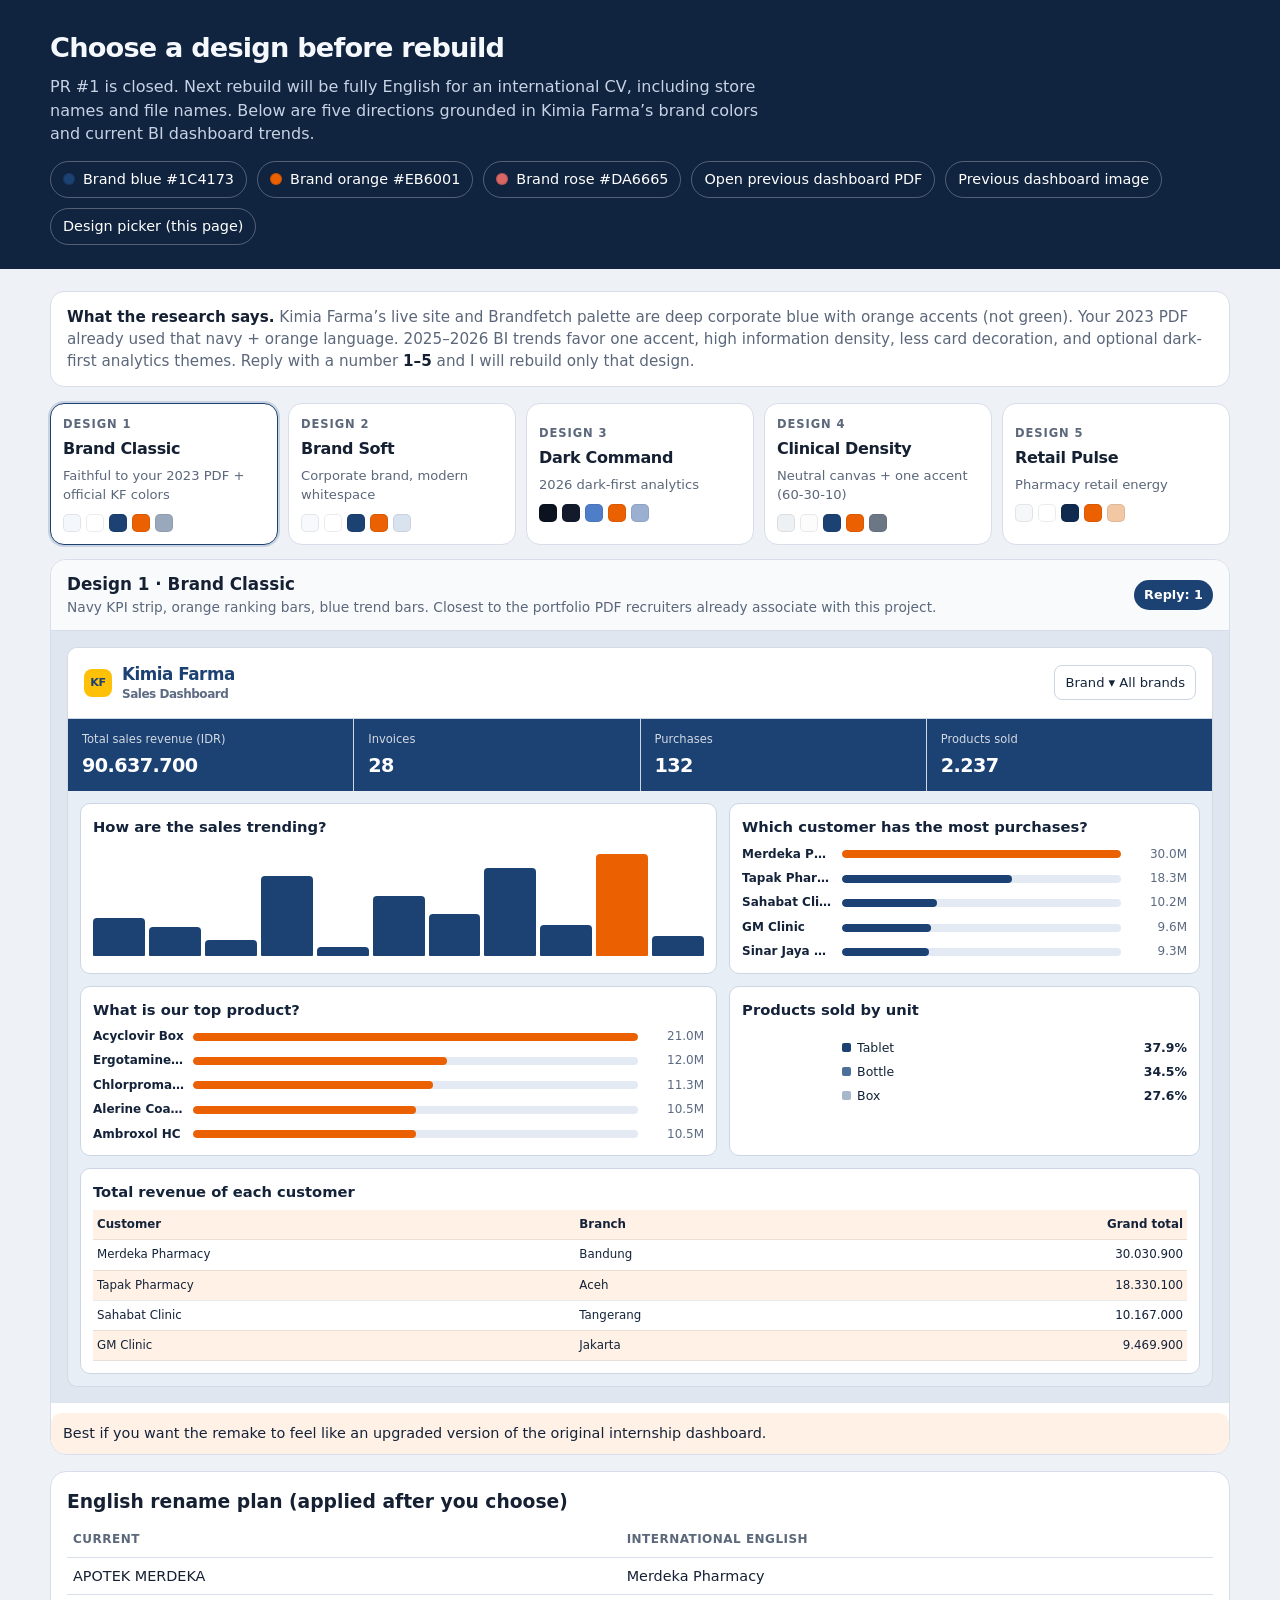
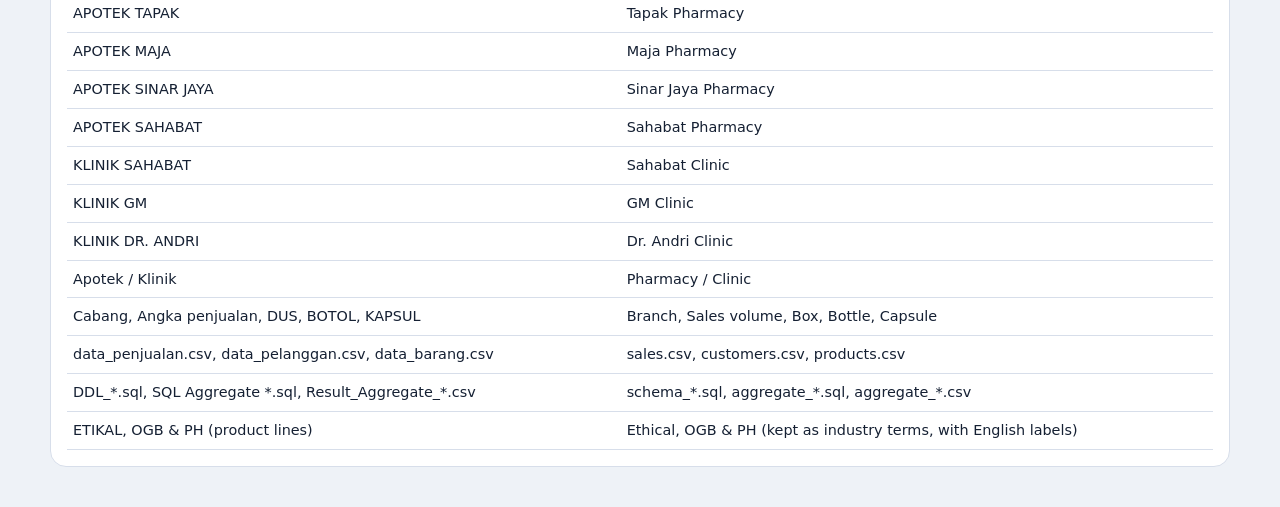
==== designs/index.html @ 723110e2 "Add English design picker before the dashboard rebuild Closes the previous direction while the visua" ====
<!DOCTYPE html>
<html lang="en">
<head>
  <meta charset="utf-8">
  <meta name="viewport" content="width=device-width, initial-scale=1">
  <title>Pick a dashboard design · Kimia Farma</title>
  <style>
    :root {
      --ink: #152033;
      --muted: #5b677a;
      --line: #d7deea;
      --page: #eef2f7;
      --card: #ffffff;
      --sans: "Segoe UI", Inter, system-ui, sans-serif;
    }
    * { box-sizing: border-box; }
    body {
      margin: 0;
      font-family: var(--sans);
      color: var(--ink);
      background: var(--page);
      line-height: 1.45;
    }
    a { color: inherit; }
    .wrap { width: min(1180px, calc(100% - 32px)); margin: 0 auto; }
    header {
      background: #10233f;
      color: #f5f8fc;
      padding: 28px 0 24px;
    }
    header h1 {
      margin: 0;
      font-size: 1.7rem;
      letter-spacing: -0.03em;
    }
    header p { margin: 8px 0 0; max-width: 70ch; color: #c7d3e4; }
    .refs {
      display: flex;
      flex-wrap: wrap;
      gap: 10px;
      margin-top: 16px;
    }
    .refs a, .refs span {
      display: inline-flex;
      align-items: center;
      gap: 8px;
      border: 1px solid rgba(255,255,255,.28);
      border-radius: 999px;
      padding: 7px 12px;
      text-decoration: none;
      font-size: .9rem;
      color: #fff;
    }
    .swatch {
      width: 12px; height: 12px; border-radius: 999px;
      box-shadow: inset 0 0 0 1px rgba(0,0,0,.15);
    }
    main { padding: 22px 0 40px; }
    .note {
      background: var(--card);
      border: 1px solid var(--line);
      border-radius: 14px;
      padding: 14px 16px;
      margin-bottom: 16px;
      color: var(--muted);
      font-size: .95rem;
    }
    .note strong { color: var(--ink); }
    .picker {
      display: grid;
      grid-template-columns: repeat(5, minmax(0, 1fr));
      gap: 10px;
      margin-bottom: 14px;
    }
    .pick {
      text-align: left;
      border: 1px solid var(--line);
      background: var(--card);
      border-radius: 14px;
      padding: 12px;
      cursor: pointer;
      font: inherit;
      color: inherit;
      min-height: 100%;
    }
    .pick:hover { border-color: #9eb0cb; }
    .pick[aria-pressed="true"] {
      border-color: #1c4173;
      box-shadow: 0 0 0 2px rgba(28,65,115,.18);
    }
    .pick .num {
      font-size: .72rem;
      font-weight: 700;
      letter-spacing: .08em;
      text-transform: uppercase;
      color: var(--muted);
    }
    .pick h2 {
      margin: 4px 0 6px;
      font-size: 1rem;
      letter-spacing: -0.02em;
    }
    .pick p { margin: 0; font-size: .82rem; color: var(--muted); }
    .chips { display: flex; gap: 5px; margin-top: 10px; }
    .chip {
      width: 18px; height: 18px; border-radius: 5px;
      box-shadow: inset 0 0 0 1px rgba(0,0,0,.08);
    }
    .stage {
      background: var(--card);
      border: 1px solid var(--line);
      border-radius: 16px;
      overflow: hidden;
    }
    .stage-bar {
      display: flex;
      justify-content: space-between;
      gap: 12px;
      align-items: center;
      padding: 12px 16px;
      border-bottom: 1px solid var(--line);
      background: #f8fafc;
    }
    .stage-bar h3 { margin: 0; font-size: 1.05rem; }
    .stage-bar p { margin: 2px 0 0; color: var(--muted); font-size: .86rem; }
    .badge {
      border-radius: 999px;
      background: #1c4173;
      color: #fff;
      font-size: .8rem;
      font-weight: 700;
      padding: 6px 10px;
      white-space: nowrap;
    }
    .preview-shell { padding: 16px; background: #dfe6f0; }
    .mock {
      border-radius: 10px;
      overflow: hidden;
      border: 1px solid rgba(0,0,0,.08);
      min-height: 620px;
    }
    .mock-top {
      display: flex;
      justify-content: space-between;
      align-items: center;
      gap: 12px;
      padding: 14px 16px;
    }
    .brand-mark {
      display: flex;
      align-items: center;
      gap: 10px;
      font-weight: 800;
      letter-spacing: -0.03em;
    }
    .logo-dot {
      width: 28px; height: 28px; border-radius: 8px;
      display: grid; place-items: center;
      font-size: .7rem; font-weight: 800;
    }
    .filter-pill {
      border-radius: 8px;
      padding: 7px 10px;
      font-size: .82rem;
      border: 1px solid transparent;
    }
    .kpis {
      display: grid;
      grid-template-columns: repeat(4, 1fr);
      gap: 1px;
      padding: 0;
    }
    .kpi { padding: 12px 14px; }
    .kpi .label { font-size: .72rem; opacity: .8; }
    .kpi .value { font-size: 1.2rem; font-weight: 800; letter-spacing: -0.03em; margin-top: 4px; }
    .grid {
      display: grid;
      grid-template-columns: 1.15fr 0.85fr;
      gap: 12px;
      padding: 12px;
    }
    .panel {
      border-radius: 10px;
      padding: 12px;
      min-height: 150px;
    }
    .panel h4 { margin: 0 0 8px; font-size: .92rem; }
    .bars-v {
      display: grid;
      grid-auto-flow: column;
      grid-auto-columns: 1fr;
      align-items: end;
      gap: 4px;
      height: 110px;
    }
    .bars-v span {
      display: block;
      border-radius: 4px 4px 1px 1px;
      min-height: 4px;
    }
    .bars-h { display: grid; gap: 7px; }
    .row {
      display: grid;
      grid-template-columns: 92px 1fr 58px;
      gap: 8px;
      align-items: center;
      font-size: .75rem;
    }
    .row b { font-weight: 650; overflow: hidden; text-overflow: ellipsis; white-space: nowrap; }
    .track { height: 8px; border-radius: 99px; overflow: hidden; }
    .track i { display: block; height: 100%; border-radius: 99px; }
    .donut-row {
      display: grid;
      grid-template-columns: 88px 1fr;
      gap: 12px;
      align-items: center;
    }
    .donut {
      width: 88px; height: 88px; border-radius: 50%;
      background:
        conic-gradient(var(--c1) 0 37.9%, var(--c2) 37.9% 72.4%, var(--c3) 72.4% 100%);
      mask: radial-gradient(circle at center, transparent 52%, #000 53%);
      -webkit-mask: radial-gradient(circle at center, transparent 52%, #000 53%);
    }
    .legend { display: grid; gap: 6px; font-size: .78rem; }
    .legend div { display: flex; justify-content: space-between; gap: 8px; }
    .dot { width: 9px; height: 9px; border-radius: 2px; display: inline-block; margin-right: 6px; }
    .table {
      width: 100%;
      border-collapse: collapse;
      font-size: .74rem;
    }
    .table th, .table td {
      padding: 6px 4px;
      border-bottom: 1px solid rgba(0,0,0,.08);
      text-align: left;
    }
    .table .num { text-align: right; font-variant-numeric: tabular-nums; }
    .map {
      margin-top: 16px;
      background: var(--card);
      border: 1px solid var(--line);
      border-radius: 16px;
      padding: 16px;
    }
    .map h3 { margin: 0 0 8px; }
    .map table { width: 100%; border-collapse: collapse; font-size: .9rem; }
    .map th, .map td {
      text-align: left;
      padding: 8px 6px;
      border-bottom: 1px solid var(--line);
      vertical-align: top;
    }
    .map th { color: var(--muted); font-size: .75rem; text-transform: uppercase; letter-spacing: .04em; }
    .verdict {
      margin-top: 10px;
      padding: 10px 12px;
      border-radius: 10px;
      font-size: .9rem;
    }
    @media (max-width: 980px) {
      .picker { grid-template-columns: 1fr 1fr; }
      .kpis, .grid { grid-template-columns: 1fr 1fr; }
    }
    @media (max-width: 640px) {
      .picker { grid-template-columns: 1fr; }
      .kpis, .grid { grid-template-columns: 1fr; }
      .stage-bar { flex-direction: column; align-items: flex-start; }
    }
  </style>
</head>
<body>
  <header>
    <div class="wrap">
      <h1>Choose a design before rebuild</h1>
      <p>
        PR #1 is closed. Next rebuild will be fully English for an international CV,
        including store names and file names. Below are five directions grounded in
        Kimia Farma’s brand colors and current BI dashboard trends.
      </p>
      <div class="refs">
        <span><i class="swatch" style="background:#1C4173"></i> Brand blue #1C4173</span>
        <span><i class="swatch" style="background:#EB6001"></i> Brand orange #EB6001</span>
        <span><i class="swatch" style="background:#DA6665"></i> Brand rose #DA6665</span>
        <a href="/KIMIA_FARMA_SALES_DASHBOARD.pdf" target="_blank">Open previous dashboard PDF</a>
        <a href="/designs/previous_dashboard.png" target="_blank">Previous dashboard image</a>
        <a href="/designs/index.html">Design picker (this page)</a>
      </div>
    </div>
  </header>

  <main class="wrap">
    <div class="note">
      <strong>What the research says.</strong>
      Kimia Farma’s live site and Brandfetch palette are deep corporate blue with orange accents
      (not green). Your 2023 PDF already used that navy + orange language.
      2025–2026 BI trends favor one accent, high information density, less card decoration,
      and optional dark-first analytics themes. Reply with a number <strong>1–5</strong> and I will rebuild only that design.
    </div>

    <div class="picker" id="picker"></div>

    <section class="stage">
      <div class="stage-bar">
        <div>
          <h3 id="stage-title">Design 1 · Brand Classic</h3>
          <p id="stage-blurb"></p>
        </div>
        <div class="badge" id="stage-badge">Reply: 1</div>
      </div>
      <div class="preview-shell">
        <div class="mock" id="mock"></div>
      </div>
      <div class="verdict" id="stage-verdict"></div>
    </section>

    <section class="map">
      <h3>English rename plan (applied after you choose)</h3>
      <table>
        <thead>
          <tr><th>Current</th><th>International English</th></tr>
        </thead>
        <tbody>
          <tr><td>APOTEK MERDEKA</td><td>Merdeka Pharmacy</td></tr>
          <tr><td>APOTEK TAPAK</td><td>Tapak Pharmacy</td></tr>
          <tr><td>APOTEK MAJA</td><td>Maja Pharmacy</td></tr>
          <tr><td>APOTEK SINAR JAYA</td><td>Sinar Jaya Pharmacy</td></tr>
          <tr><td>APOTEK SAHABAT</td><td>Sahabat Pharmacy</td></tr>
          <tr><td>KLINIK SAHABAT</td><td>Sahabat Clinic</td></tr>
          <tr><td>KLINIK GM</td><td>GM Clinic</td></tr>
          <tr><td>KLINIK DR. ANDRI</td><td>Dr. Andri Clinic</td></tr>
          <tr><td>Apotek / Klinik</td><td>Pharmacy / Clinic</td></tr>
          <tr><td>Cabang, Angka penjualan, DUS, BOTOL, KAPSUL</td><td>Branch, Sales volume, Box, Bottle, Capsule</td></tr>
          <tr><td>data_penjualan.csv, data_pelanggan.csv, data_barang.csv</td><td>sales.csv, customers.csv, products.csv</td></tr>
          <tr><td>DDL_*.sql, SQL Aggregate *.sql, Result_Aggregate_*.csv</td><td>schema_*.sql, aggregate_*.sql, aggregate_*.csv</td></tr>
          <tr><td>ETIKAL, OGB &amp; PH (product lines)</td><td>Ethical, OGB &amp; PH (kept as industry terms, with English labels)</td></tr>
        </tbody>
      </table>
    </section>
  </main>

  <script>
    const DESIGNS = [
      {
        id: 1,
        name: "Brand Classic",
        trend: "Faithful to your 2023 PDF + official KF colors",
        blurb: "Navy KPI strip, orange ranking bars, blue trend bars. Closest to the portfolio PDF recruiters already associate with this project.",
        verdict: "Best if you want the remake to feel like an upgraded version of the original internship dashboard.",
        chips: ["#F4F7FB", "#FFFFFF", "#1C4173", "#EB6001", "#9AA8BC"],
        theme: {
          page: "#E8EEF6",
          top: "#FFFFFF",
          ink: "#14233A",
          muted: "#5C6B82",
          brand: "#1C4173",
          accent: "#EB6001",
          kpiBg: "#1C4173",
          kpiInk: "#FFFFFF",
          panel: "#FFFFFF",
          track: "#E4EAF3",
          logoBg: "#FFC107",
          logoInk: "#1C4173",
          filterBg: "#FFFFFF",
          filterLine: "#CDD6E4",
          c1: "#1C4173",
          c2: "#4E6F9A",
          c3: "#A8B7CB",
          stripe: "#FFF1E6"
        }
      },
      {
        id: 2,
        name: "Brand Soft",
        trend: "Corporate brand, modern whitespace",
        blurb: "Same KF blue/orange, but softer surfaces, lighter KPI cards, and orange used only for emphasis. Reads more like a 2026 product analytics page.",
        verdict: "Best balance of brand recognition and a fresher CV look without going dark.",
        chips: ["#F7F9FC", "#FFFFFF", "#1C4173", "#EB6001", "#D9E3F0"],
        theme: {
          page: "#F3F6FB",
          top: "#F8FBFF",
          ink: "#1A2740",
          muted: "#66758C",
          brand: "#1C4173",
          accent: "#EB6001",
          kpiBg: "#FFFFFF",
          kpiInk: "#1C4173",
          panel: "#FFFFFF",
          track: "#E7EDF6",
          logoBg: "#1C4173",
          logoInk: "#FFFFFF",
          filterBg: "#FFFFFF",
          filterLine: "#D5DEEB",
          c1: "#1C4173",
          c2: "#EB6001",
          c3: "#8FA3BF",
          stripe: "#F7FAFD"
        }
      },
      {
        id: 3,
        name: "Dark Command",
        trend: "2026 dark-first analytics",
        blurb: "Charcoal canvas, KF blue as the primary data color, orange only for the peak day and top rank. Signals modern BI tooling on an international CV.",
        verdict: "Best if you want the portfolio piece to look like a current analytics product, not a 2023 report export.",
        chips: ["#0B1220", "#121A2B", "#4F7EC8", "#EB6001", "#9BB0D0"],
        theme: {
          page: "#0B1220",
          top: "#121A2B",
          ink: "#E7EEF8",
          muted: "#9AA8BD",
          brand: "#4F7EC8",
          accent: "#EB6001",
          kpiBg: "#162033",
          kpiInk: "#E7EEF8",
          panel: "#121A2B",
          track: "#243247",
          logoBg: "#EB6001",
          logoInk: "#FFFFFF",
          filterBg: "#182338",
          filterLine: "#2C3D57",
          c1: "#4F7EC8",
          c2: "#EB6001",
          c3: "#7F93B0",
          stripe: "#182338"
        }
      },
      {
        id: 4,
        name: "Clinical Density",
        trend: "Neutral canvas + one accent (60-30-10)",
        blurb: "Near-white healthcare UI. Almost all charts in KF blue. Orange reserved for interactive filters and the single peak highlight. Dense, low-decoration, BI-native.",
        verdict: "Best if you want a serious healthcare-analyst look with maximum clarity and minimal brand theatrics.",
        chips: ["#EEF1F4", "#FCFCFD", "#1C4173", "#EB6001", "#6B7785"],
        theme: {
          page: "#EBEFF3",
          top: "#FCFCFD",
          ink: "#1B2430",
          muted: "#66717F",
          brand: "#1C4173",
          accent: "#EB6001",
          kpiBg: "#FCFCFD",
          kpiInk: "#1B2430",
          panel: "#FCFCFD",
          track: "#E3E8EE",
          logoBg: "#1C4173",
          logoInk: "#FFFFFF",
          filterBg: "#FFFFFF",
          filterLine: "#D5DCE5",
          c1: "#1C4173",
          c2: "#3E5F8C",
          c3: "#8FA0B5",
          stripe: "#F5F7FA"
        }
      },
      {
        id: 5,
        name: "Retail Pulse",
        trend: "Pharmacy retail energy",
        blurb: "White retail canvas with orange as the main chart color (as in your old customer/product bars) and blue locked to header/KPIs. Feels closer to Kimia Farma’s storefront than a boardroom deck.",
        verdict: "Best if you want the piece to feel commercial and product-facing, with the brand orange doing the storytelling.",
        chips: ["#F6F7F9", "#FFFFFF", "#102A4F", "#EB6001", "#F2C7A3"],
        theme: {
          page: "#F2F4F7",
          top: "#102A4F",
          ink: "#FFFFFF",
          muted: "#C5D0E0",
          brand: "#FFFFFF",
          accent: "#EB6001",
          kpiBg: "#16345F",
          kpiInk: "#FFFFFF",
          panel: "#FFFFFF",
          track: "#F0E4D8",
          logoBg: "#EB6001",
          logoInk: "#FFFFFF",
          filterBg: "#1B3C6B",
          filterLine: "#2B4F80",
          c1: "#EB6001",
          c2: "#1C4173",
          c3: "#F0A36A",
          stripe: "#FFF7F0",
          panelInk: "#1A2740",
          panelMuted: "#66758C"
        }
      }
    ];

    const heights = [34, 26, 14, 72, 8, 54, 38, 80, 28, 92, 18];
    const customers = [
      ["Merdeka Pharmacy", 100],
      ["Tapak Pharmacy", 61],
      ["Sahabat Clinic", 34],
      ["GM Clinic", 32],
      ["Sinar Jaya Pharmacy", 31]
    ];
    const products = [
      ["Acyclovir Box", 100],
      ["Ergotamine Caffeine", 57],
      ["Chlorpromazine 100 mg", 54],
      ["Alerine Coated Tablet", 50],
      ["Ambroxol HC", 50]
    ];

    function el(tag, attrs={}, ...kids) {
      const node = document.createElement(tag);
      Object.entries(attrs).forEach(([k,v]) => {
        if (k === "style" && typeof v === "object") Object.assign(node.style, v);
        else if (k.startsWith("on") && typeof v === "function") node.addEventListener(k.slice(2).toLowerCase(), v);
        else if (v !== false && v != null) node.setAttribute(k, v === true ? "" : v);
      });
      kids.flat().forEach((kid) => {
        if (kid == null || kid === false) return;
        node.append(kid.nodeType ? kid : document.createTextNode(kid));
      });
      return node;
    }

    function renderMock(design) {
      const t = design.theme;
      const panelInk = t.panelInk || t.ink;
      const panelMuted = t.panelMuted || t.muted;
      const mock = document.getElementById("mock");
      mock.replaceChildren();
      mock.style.background = t.page;
      mock.style.color = panelInk;

      const top = el("div", { class: "mock-top", style: { background: t.top, color: t.ink, borderBottom: "1px solid " + t.filterLine } },
        el("div", { class: "brand-mark", style: { color: t.brand } },
          el("div", { class: "logo-dot", style: { background: t.logoBg, color: t.logoInk } }, "KF"),
          el("div", {},
            el("div", { style: { fontSize: "1.05rem" } }, "Kimia Farma"),
            el("div", { style: { fontSize: ".75rem", color: t.muted, fontWeight: "600" } }, "Sales Dashboard")
          )
        ),
        el("div", { class: "filter-pill", style: { background: t.filterBg, borderColor: t.filterLine, color: t.ink } }, "Brand ▾ All brands")
      );

      const kpis = el("div", { class: "kpis", style: { background: t.filterLine } },
        ...[
          ["Total sales revenue (IDR)", "90.637.700"],
          ["Invoices", "28"],
          ["Purchases", "132"],
          ["Products sold", "2.237"]
        ].map(([label, value]) => el("div", { class: "kpi", style: { background: t.kpiBg, color: t.kpiInk } },
          el("div", { class: "label" }, label),
          el("div", { class: "value" }, value)
        ))
      );

      const trend = el("div", { class: "panel", style: { background: t.panel, color: panelInk, border: "1px solid " + t.filterLine } },
        el("h4", {}, "How are the sales trending?"),
        el("div", { class: "bars-v" },
          ...heights.map((h, i) => el("span", {
            style: {
              height: h + "%",
              background: i === 9 ? t.accent : t.brand
            }
          }))
        )
      );

      const cust = el("div", { class: "panel", style: { background: t.panel, color: panelInk, border: "1px solid " + t.filterLine } },
        el("h4", {}, "Which customer has the most purchases?"),
        el("div", { class: "bars-h" },
          ...customers.map(([name, w], i) => el("div", { class: "row" },
            el("b", {}, name),
            el("div", { class: "track", style: { background: t.track } },
              el("i", { style: { width: w + "%", background: i === 0 ? t.accent : (design.id === 5 ? t.accent : t.brand) } })
            ),
            el("span", { style: { color: panelMuted, textAlign: "right" } }, w === 100 ? "30.0M" : (w * 0.3).toFixed(1) + "M")
          ))
        )
      );

      const prod = el("div", { class: "panel", style: { background: t.panel, color: panelInk, border: "1px solid " + t.filterLine } },
        el("h4", {}, "What is our top product?"),
        el("div", { class: "bars-h" },
          ...products.map(([name, w], i) => el("div", { class: "row" },
            el("b", {}, name),
            el("div", { class: "track", style: { background: t.track } },
              el("i", { style: { width: w + "%", background: design.id === 1 || design.id === 5 ? t.accent : t.brand } })
            ),
            el("span", { style: { color: panelMuted, textAlign: "right" } }, w === 100 ? "21.0M" : (w * 0.21).toFixed(1) + "M")
          ))
        )
      );

      const pack = el("div", { class: "panel", style: { background: t.panel, color: panelInk, border: "1px solid " + t.filterLine } },
        el("h4", {}, "Products sold by unit"),
        el("div", { class: "donut-row", style: { "--c1": t.c1, "--c2": t.c2, "--c3": t.c3 } },
          el("div", { class: "donut" }),
          el("div", { class: "legend" },
            el("div", {}, el("span", {}, el("i", { class: "dot", style: { background: t.c1 } }), "Tablet"), el("b", {}, "37.9%")),
            el("div", {}, el("span", {}, el("i", { class: "dot", style: { background: t.c2 } }), "Bottle"), el("b", {}, "34.5%")),
            el("div", {}, el("span", {}, el("i", { class: "dot", style: { background: t.c3 } }), "Box"), el("b", {}, "27.6%"))
          )
        )
      );

      const table = el("div", { class: "panel", style: { background: t.panel, color: panelInk, border: "1px solid " + t.filterLine, gridColumn: "1 / -1" } },
        el("h4", {}, "Total revenue of each customer"),
        el("table", { class: "table" },
          el("thead", {}, el("tr", { style: { background: t.stripe } },
            el("th", {}, "Customer"), el("th", {}, "Branch"), el("th", { class: "num" }, "Grand total")
          )),
          el("tbody", {},
            el("tr", {}, el("td", {}, "Merdeka Pharmacy"), el("td", {}, "Bandung"), el("td", { class: "num" }, "30.030.900")),
            el("tr", { style: { background: t.stripe } }, el("td", {}, "Tapak Pharmacy"), el("td", {}, "Aceh"), el("td", { class: "num" }, "18.330.100")),
            el("tr", {}, el("td", {}, "Sahabat Clinic"), el("td", {}, "Tangerang"), el("td", { class: "num" }, "10.167.000")),
            el("tr", { style: { background: t.stripe } }, el("td", {}, "GM Clinic"), el("td", {}, "Jakarta"), el("td", { class: "num" }, "9.469.900"))
          )
        )
      );

      const grid = el("div", { class: "grid" }, trend, cust, prod, pack, table);
      mock.append(top, kpis, grid);
    }

    let active = 1;
    const picker = document.getElementById("picker");
    DESIGNS.forEach((design) => {
      const button = el("button", {
        class: "pick",
        type: "button",
        "aria-pressed": design.id === active,
        id: "pick-" + design.id,
        onclick: () => select(design.id)
      },
        el("div", { class: "num" }, "Design " + design.id),
        el("h2", {}, design.name),
        el("p", {}, design.trend),
        el("div", { class: "chips" }, ...design.chips.map((c) => el("i", { class: "chip", style: { background: c } })))
      );
      picker.append(button);
    });

    function select(id) {
      active = id;
      const design = DESIGNS.find((d) => d.id === id);
      document.querySelectorAll(".pick").forEach((node) => {
        node.setAttribute("aria-pressed", String(node.id === "pick-" + id));
      });
      document.getElementById("stage-title").textContent = "Design " + design.id + " · " + design.name;
      document.getElementById("stage-blurb").textContent = design.blurb;
      document.getElementById("stage-badge").textContent = "Reply: " + design.id;
      const verdict = document.getElementById("stage-verdict");
      verdict.textContent = design.verdict;
      verdict.style.background = design.theme.stripe;
      verdict.style.color = design.theme.panelInk || design.theme.ink;
      renderMock(design);
    }

    // Prefer serving the local artifact copy if available via static server root.
    const boot = Number(new URLSearchParams(location.search).get("d") || 1);
    select([1,2,3,4,5].includes(boot) ? boot : 1);
  </script>
</body>
</html>
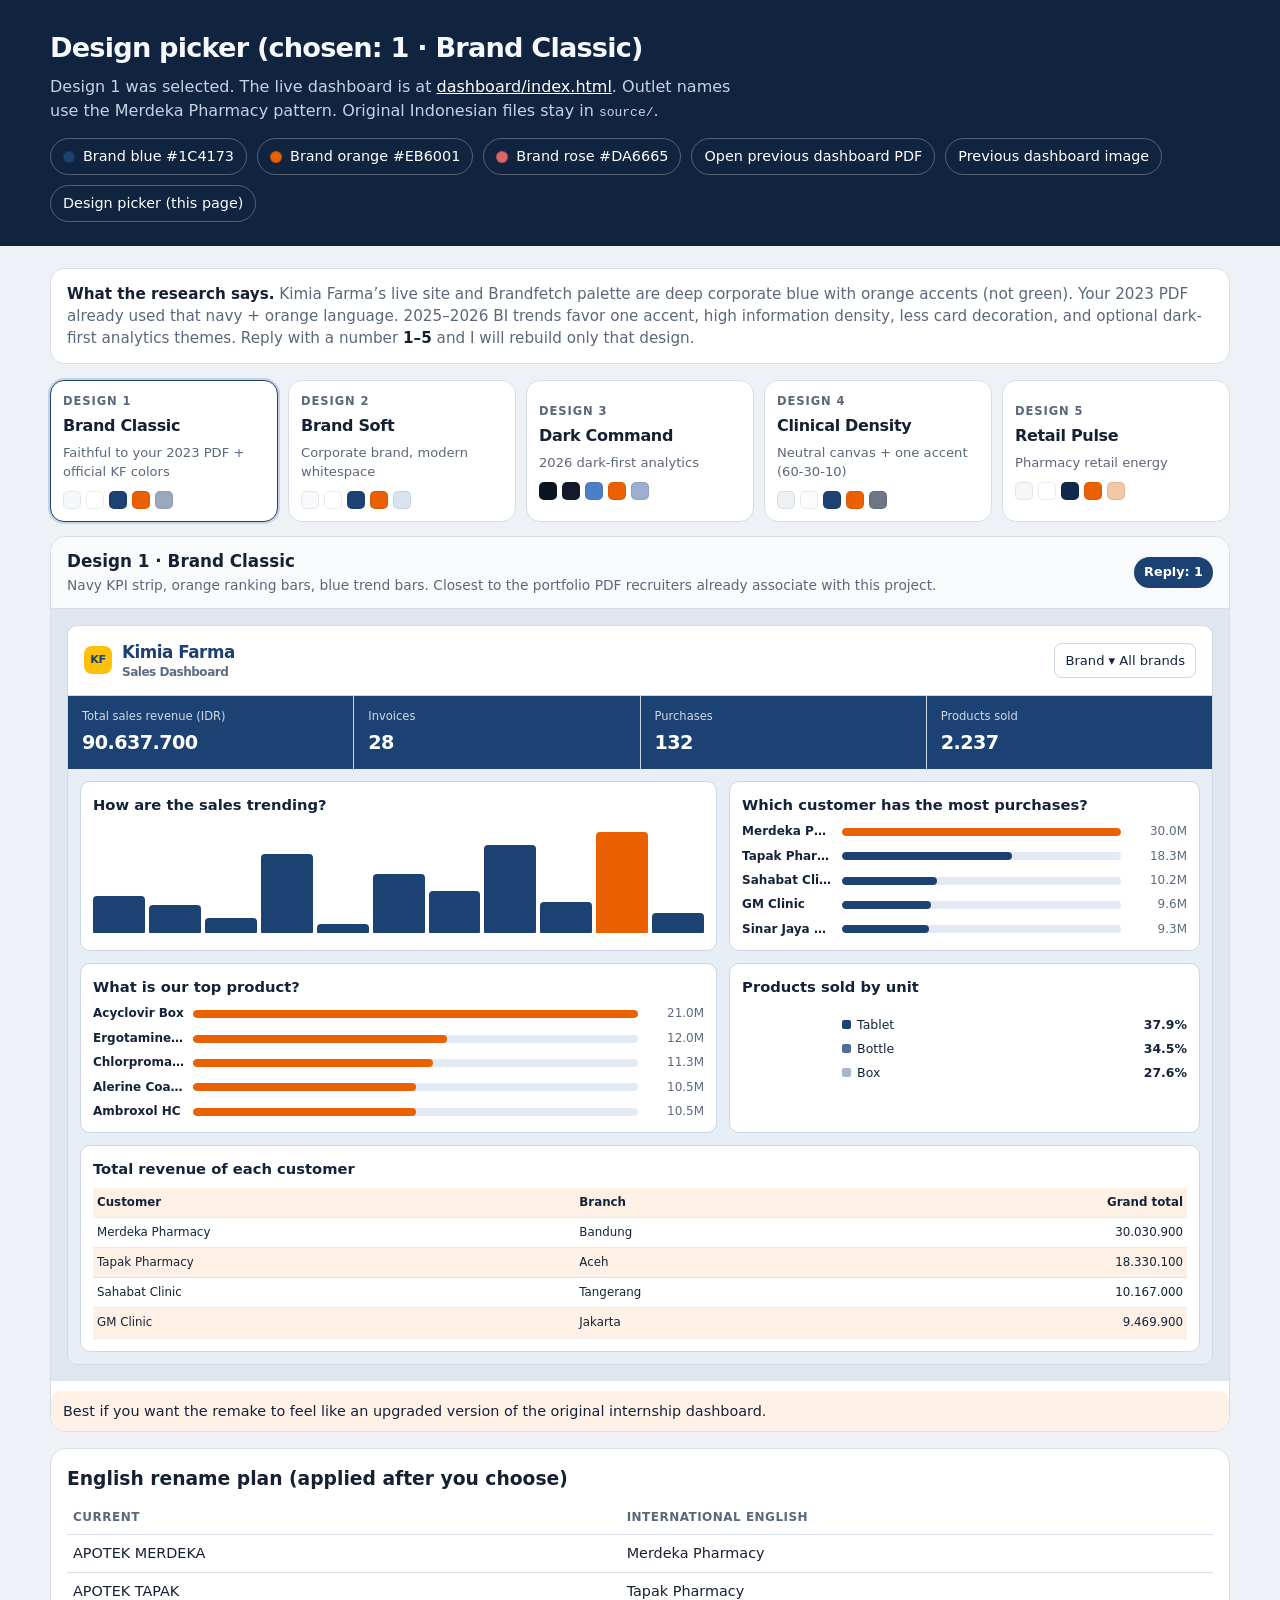
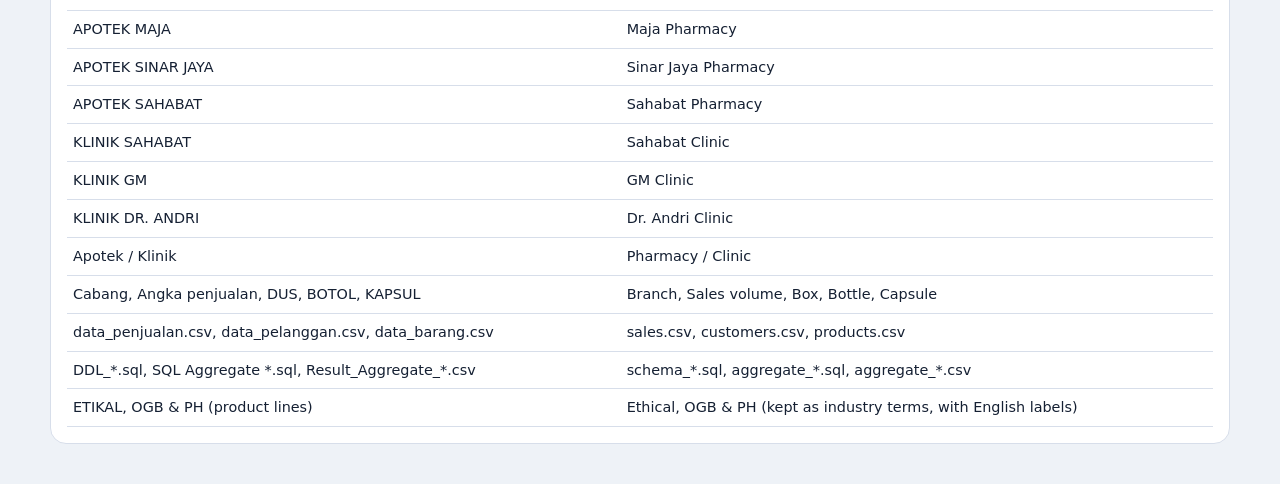
==== commit cfd96b21: "Rebuild Brand Classic dashboard in English Use Kimia Farma navy and orange, keep outlet names like M" ====
--- a/designs/index.html
+++ b/designs/index.html
@@ -272,11 +272,12 @@
 <body>
   <header>
     <div class="wrap">
-      <h1>Choose a design before rebuild</h1>
+      <h1>Design picker (chosen: 1 · Brand Classic)</h1>
       <p>
-        PR #1 is closed. Next rebuild will be fully English for an international CV,
-        including store names and file names. Below are five directions grounded in
-        Kimia Farma’s brand colors and current BI dashboard trends.
+        Design 1 was selected. The live dashboard is at
+        <a href="/dashboard/index.html" style="color:#fff">dashboard/index.html</a>.
+        Outlet names use the Merdeka Pharmacy pattern. Original Indonesian files stay in
+        <code>source/</code>.
       </p>
       <div class="refs">
         <span><i class="swatch" style="background:#1C4173"></i> Brand blue #1C4173</span>
